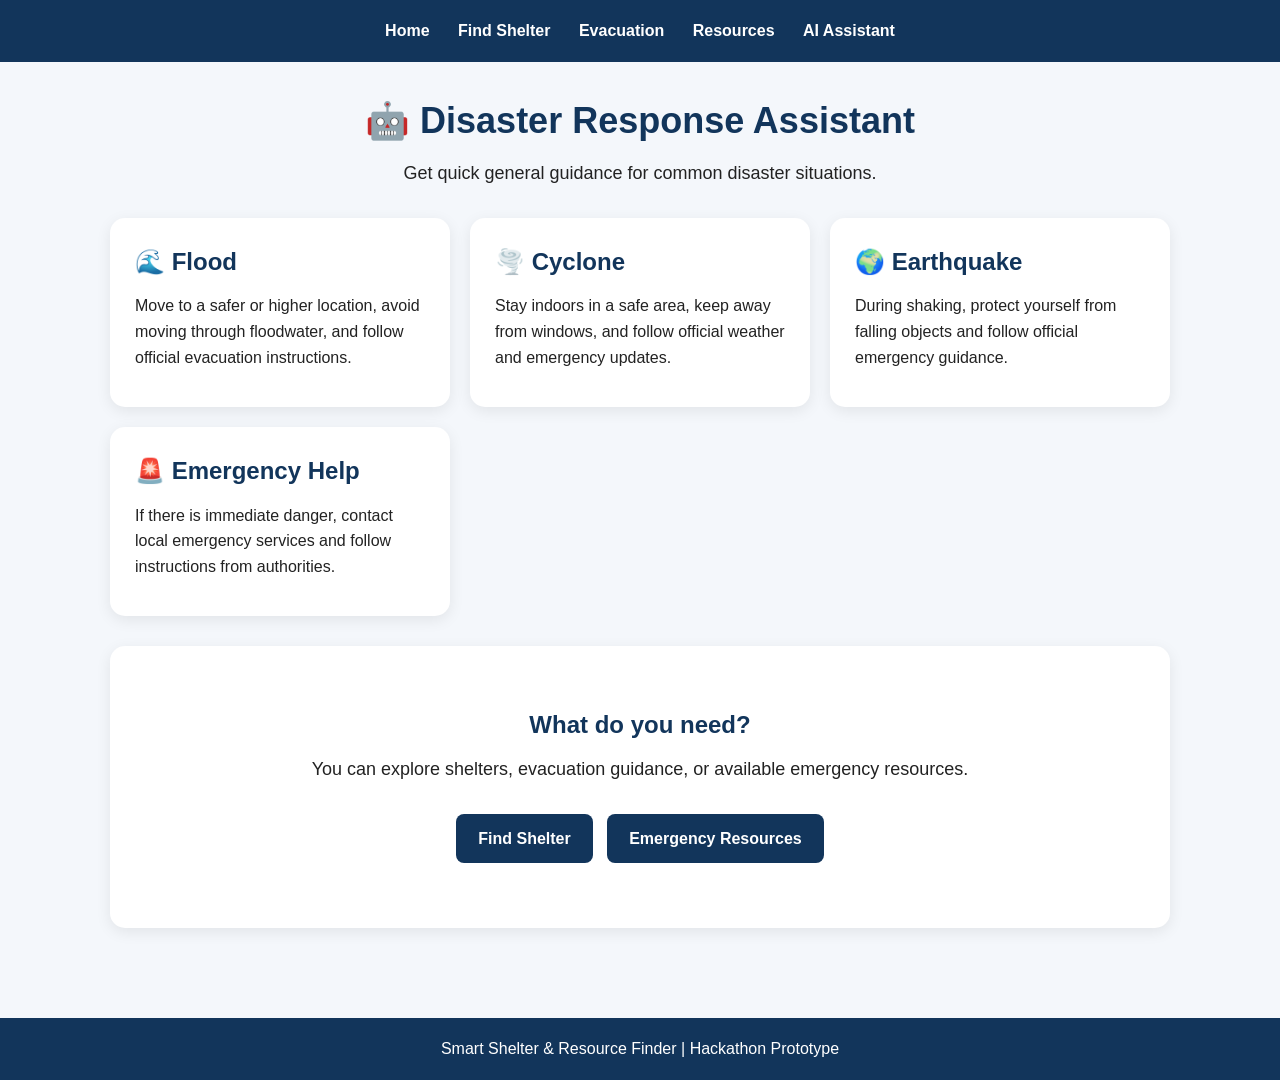
==== assistant.html @ 552c0c10 "Create assistant.html" ====
<!DOCTYPE html>
<html lang="en">

<head>
    <meta charset="UTF-8">
    <meta name="viewport" content="width=device-width, initial-scale=1.0">

    <title>AI Assistant | Smart Shelter</title>

    <link rel="stylesheet" href="style.css">
</head>

<body>

    <!-- Navigation -->
    <nav>
        <a href="index.html">Home</a>
        <a href="shelters.html">Find Shelter</a>
        <a href="evacuation.html">Evacuation</a>
        <a href="resources.html">Resources</a>
        <a href="assistant.html">AI Assistant</a>
    </nav>


    <main>

        <section class="page-header">

            <h1>🤖 Disaster Response Assistant</h1>

            <p>
                Get quick general guidance for common
                disaster situations.
            </p>

        </section>


        <!-- Questions -->
        <section class="cards">

            <div class="card">

                <h2>🌊 Flood</h2>

                <p>
                    Move to a safer or higher location,
                    avoid moving through floodwater,
                    and follow official evacuation instructions.
                </p>

            </div>


            <div class="card">

                <h2>🌪️ Cyclone</h2>

                <p>
                    Stay indoors in a safe area,
                    keep away from windows, and follow
                    official weather and emergency updates.
                </p>

            </div>


            <div class="card">

                <h2>🌍 Earthquake</h2>

                <p>
                    During shaking, protect yourself from
                    falling objects and follow official
                    emergency guidance.
                </p>

            </div>


            <div class="card">

                <h2>🚨 Emergency Help</h2>

                <p>
                    If there is immediate danger, contact
                    local emergency services and follow
                    instructions from authorities.
                </p>

            </div>

        </section>


        <section class="hero">

            <h2>What do you need?</h2>

            <p>
                You can explore shelters, evacuation guidance,
                or available emergency resources.
            </p>

            <a class="btn" href="shelters.html">
                Find Shelter
            </a>

            <a class="btn" href="resources.html">
                Emergency Resources
            </a>

        </section>

    </main>


    <footer>

        <p>
            Smart Shelter & Resource Finder
            | Hackathon Prototype
        </p>

    </footer>

</body>

</html>
---- style.css ----
* {
    margin: 0;
    padding: 0;
    box-sizing: border-box;
}

body {
    font-family: Arial, sans-serif;
    background: #f4f7fb;
    color: #222;
    line-height: 1.6;
}

/* Navigation */
nav {
    background: #12355b;
    padding: 18px;
    text-align: center;
}

nav a {
    color: white;
    text-decoration: none;
    margin: 0 12px;
    font-weight: bold;
}

nav a:hover {
    text-decoration: underline;
}

/* Main area */
main {
    max-width: 1100px;
    margin: auto;
    padding: 30px 20px;
}

/* Home / Hero section */
.hero {
    text-align: center;
    background: white;
    padding: 60px 25px;
    border-radius: 15px;
    margin-bottom: 30px;
    box-shadow: 0 4px 15px rgba(0, 0, 0, 0.08);
}

.hero h1 {
    font-size: 42px;
    margin-bottom: 15px;
    color: #12355b;
}

.hero h2 {
    color: #12355b;
    margin-bottom: 10px;
}

.hero p {
    max-width: 700px;
    margin: 0 auto 25px;
    font-size: 18px;
}

/* Page heading */
.page-header {
    text-align: center;
    margin-bottom: 30px;
}

.page-header h1 {
    font-size: 36px;
    color: #12355b;
    margin-bottom: 10px;
}

.page-header p {
    font-size: 18px;
}

/* Cards */
.cards {
    display: grid;
    grid-template-columns: repeat(3, 1fr);
    gap: 20px;
    margin-bottom: 30px;
}

.card {
    background: white;
    padding: 25px;
    border-radius: 15px;
    box-shadow: 0 4px 15px rgba(0, 0, 0, 0.08);
}

.card h2 {
    color: #12355b;
    margin-bottom: 12px;
}

.card p {
    margin-bottom: 12px;
}

.card a {
    color: #12355b;
    font-weight: bold;
    text-decoration: none;
}

.card a:hover {
    text-decoration: underline;
}

/* Buttons */
.btn {
    display: inline-block;
    background: #12355b;
    color: white;
    padding: 12px 22px;
    border-radius: 8px;
    text-decoration: none;
    font-weight: bold;
    margin: 5px;
}

.btn:hover {
    background: #1d568c;
}

/* Footer */
footer {
    background: #12355b;
    color: white;
    text-align: center;
    padding: 18px;
    margin-top: 30px;
}

/* Mobile */
@media (max-width: 700px) {

    nav a {
        display: inline-block;
        margin: 6px;
    }

    .cards {
        grid-template-columns: 1fr;
    }

    .hero h1 {
        font-size: 30px;
    }

    .page-header h1 {
        font-size: 28px;
    }
}
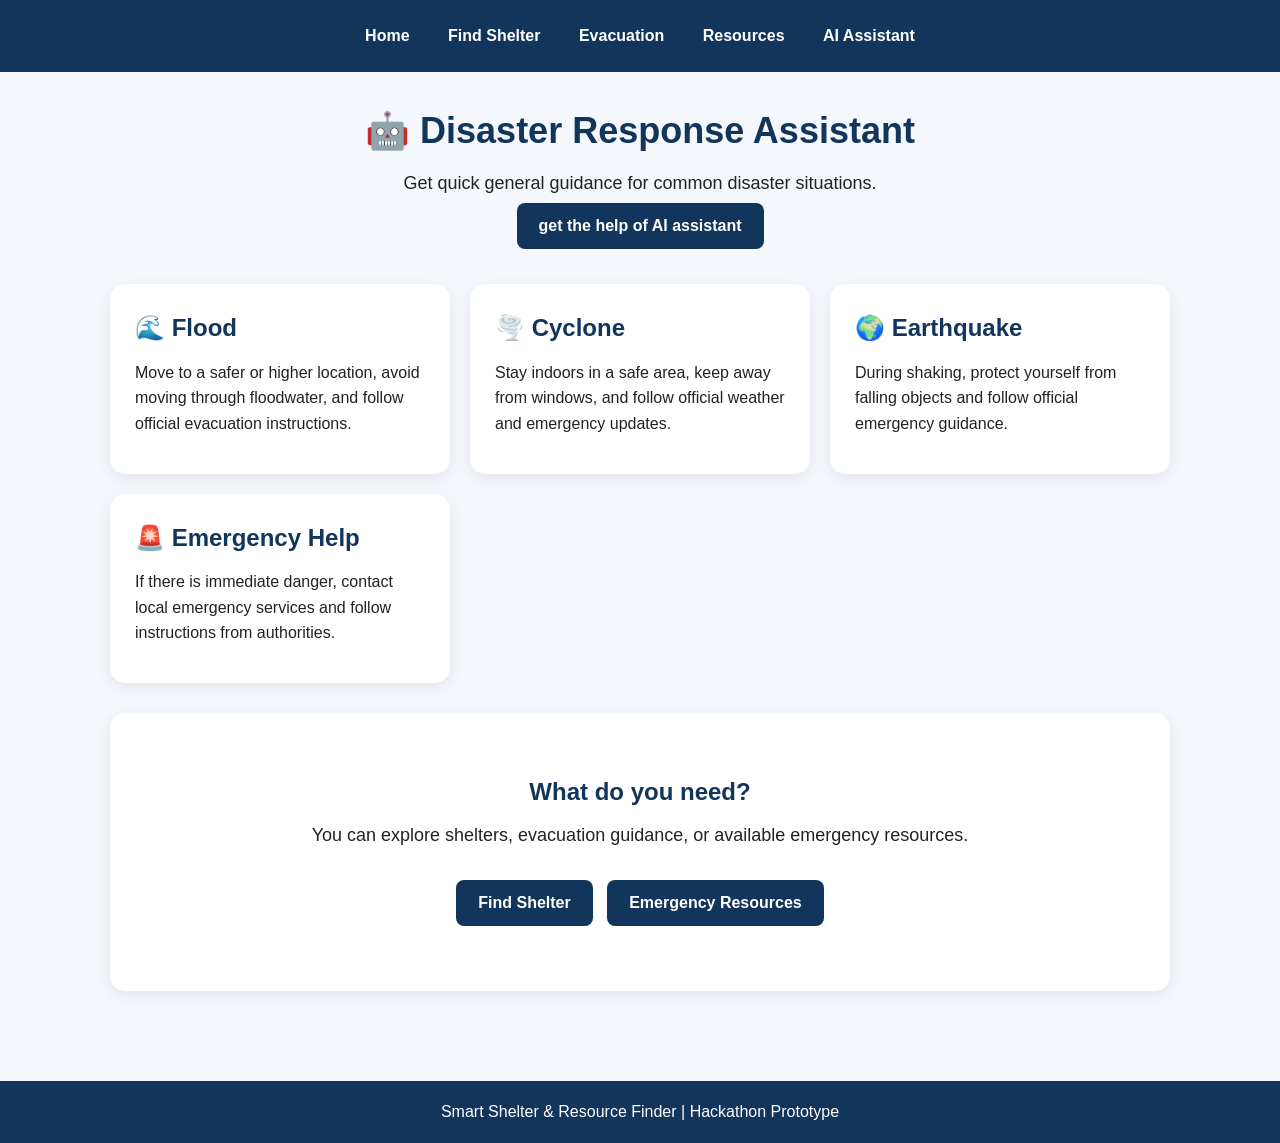
==== commit 171f0647: "Update assistant.html" ====
--- a/assistant.html
+++ b/assistant.html
@@ -32,6 +32,9 @@
                 Get quick general guidance for common
                 disaster situations.
             </p>
+            <a class="btn" href="assistant.html">
+                get the help of AI assistant 
+            </a>
 
         </section>
 
--- a/style.css
+++ b/style.css
@@ -19,10 +19,12 @@
 }
 
 nav a {
-    color: white;
+    color: #ffffff;
     text-decoration: none;
     margin: 0 12px;
     font-weight: bold;
+    display: inline-block;
+    padding: 5px;
 }
 
 nav a:hover {
@@ -117,12 +119,15 @@
 .btn {
     display: inline-block;
     background: #12355b;
-    color: white;
+    color: #ffffff;
     padding: 12px 22px;
     border-radius: 8px;
     text-decoration: none;
     font-weight: bold;
     margin: 5px;
+    font-size: 16px;
+    line-height: 1.4;
+    white-space: normal;
 }
 
 .btn:hover {
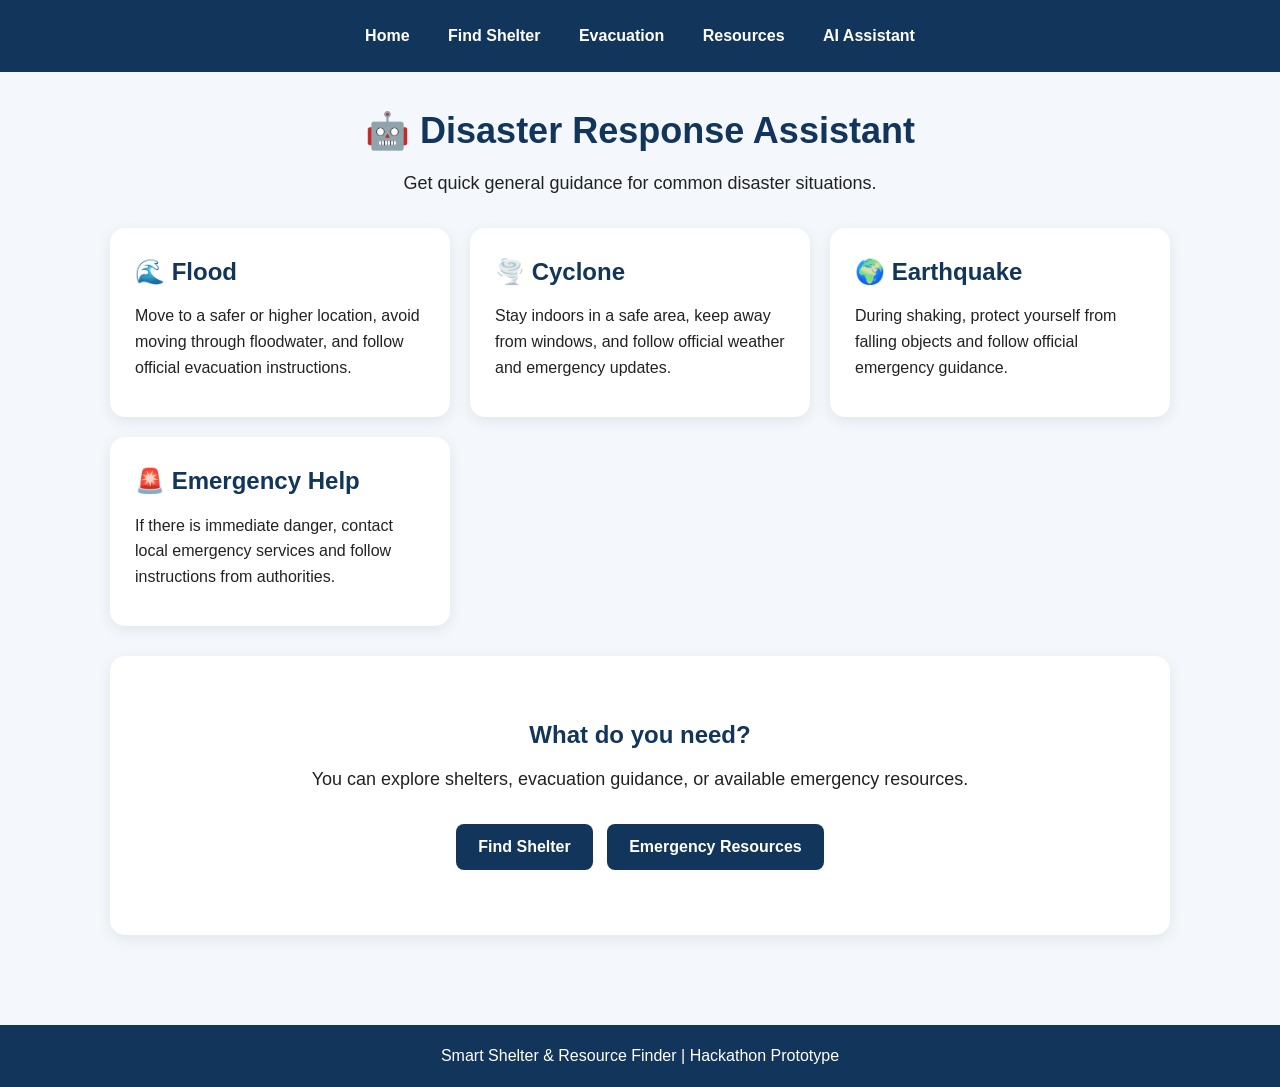
==== commit cc70b41a: "Update assistant.html" ====
--- a/assistant.html
+++ b/assistant.html
@@ -32,9 +32,7 @@
                 Get quick general guidance for common
                 disaster situations.
             </p>
-            <a class="btn" href="assistant.html">
-                get the help of AI assistant 
-            </a>
+            
 
         </section>
 
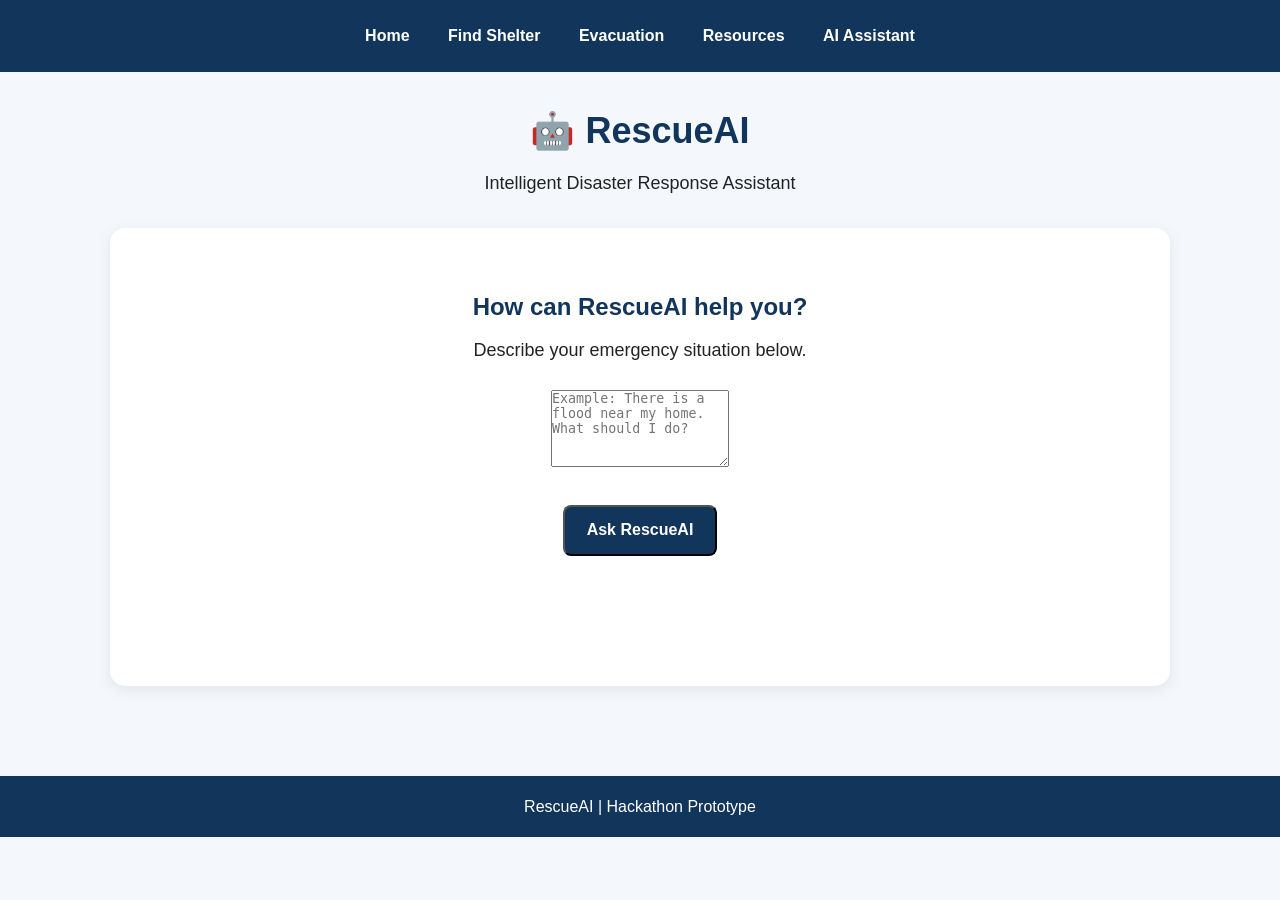
==== commit 927ebb4a: "Update assistant.html" ====
--- a/assistant.html
+++ b/assistant.html
@@ -1,18 +1,17 @@
-<!DOCTYPE html>
+  <!DOCTYPE html>
 <html lang="en">
 
 <head>
     <meta charset="UTF-8">
     <meta name="viewport" content="width=device-width, initial-scale=1.0">
 
-    <title>AI Assistant | Smart Shelter</title>
+    <title>AI Assistant | RescueAI</title>
 
     <link rel="stylesheet" href="style.css">
 </head>
 
 <body>
 
-    <!-- Navigation -->
     <nav>
         <a href="index.html">Home</a>
         <a href="shelters.html">Find Shelter</a>
@@ -21,110 +20,99 @@
         <a href="assistant.html">AI Assistant</a>
     </nav>
 
-
     <main>
 
         <section class="page-header">
 
-            <h1>🤖 Disaster Response Assistant</h1>
+            <h1>🤖 RescueAI</h1>
 
             <p>
-                Get quick general guidance for common
-                disaster situations.
+                Intelligent Disaster Response Assistant
             </p>
-            
 
         </section>
 
-
-        <!-- Questions -->
-        <section class="cards">
-
-            <div class="card">
-
-                <h2>🌊 Flood</h2>
-
-                <p>
-                    Move to a safer or higher location,
-                    avoid moving through floodwater,
-                    and follow official evacuation instructions.
-                </p>
-
-            </div>
-
-
-            <div class="card">
-
-                <h2>🌪️ Cyclone</h2>
-
-                <p>
-                    Stay indoors in a safe area,
-                    keep away from windows, and follow
-                    official weather and emergency updates.
-                </p>
-
-            </div>
-
-
-            <div class="card">
-
-                <h2>🌍 Earthquake</h2>
-
-                <p>
-                    During shaking, protect yourself from
-                    falling objects and follow official
-                    emergency guidance.
-                </p>
-
-            </div>
-
-
-            <div class="card">
-
-                <h2>🚨 Emergency Help</h2>
-
-                <p>
-                    If there is immediate danger, contact
-                    local emergency services and follow
-                    instructions from authorities.
-                </p>
-
-            </div>
-
-        </section>
-
-
         <section class="hero">
 
-            <h2>What do you need?</h2>
+            <h2>How can RescueAI help you?</h2>
 
             <p>
-                You can explore shelters, evacuation guidance,
-                or available emergency resources.
+                Describe your emergency situation below.
             </p>
 
-            <a class="btn" href="shelters.html">
-                Find Shelter
-            </a>
+            <textarea id="message"
+                placeholder="Example: There is a flood near my home. What should I do?"
+                rows="5"></textarea>
 
-            <a class="btn" href="resources.html">
-                Emergency Resources
-            </a>
+            <br><br>
+
+            <button class="btn" onclick="askRescueAI()">
+                Ask RescueAI
+            </button>
+
+            <div id="response"
+                style="margin-top: 25px; padding: 20px;">
+            </div>
 
         </section>
 
     </main>
 
-
     <footer>
 
         <p>
-            Smart Shelter & Resource Finder
-            | Hackathon Prototype
+            RescueAI | Hackathon Prototype
         </p>
 
     </footer>
 
+
+    <script>
+
+        async function askRescueAI() {
+
+            const message = document.getElementById("message").value;
+            const responseBox = document.getElementById("response");
+
+            if (!message.trim()) {
+                responseBox.innerText = "Please describe your situation.";
+                return;
+            }
+
+            responseBox.innerText = "🤖 RescueAI is thinking...";
+
+            try {
+
+                const response = await fetch("http://127.0.0.1:5000/ask", {
+
+                    method: "POST",
+
+                    headers: {
+                        "Content-Type": "application/json"
+                    },
+
+                    body: JSON.stringify({
+                        message: message
+                    })
+
+                });
+
+                const data = await response.json();
+
+                responseBox.innerText = data.reply || data.error;
+
+            } catch (error) {
+
+                responseBox.innerText =
+                    "Unable to connect to RescueAI backend. Please make sure the Flask server is running.";
+
+            }
+
+        }
+
+    </script>
+
 </body>
 
-</html>
+</html>         
+
--- a/style.css
+++ b/style.css
@@ -104,11 +104,18 @@
 .card p {
     margin-bottom: 12px;
 }
-
 .card a {
-    color: #12355b;
+    display: inline-block;
+    color: white;
+    background: #12355b;
+    padding: 10px 14px;
+    border-radius: 8px;
     font-weight: bold;
     text-decoration: none;
+    margin-top: 10px;
+    font-size: 14px;
+    max-width: 100%;
+    text-align: center;
 }
 
 .card a:hover {
@@ -119,7 +126,7 @@
 .btn {
     display: inline-block;
     background: #12355b;
-    color: #ffffff;
+    color: white;
     padding: 12px 22px;
     border-radius: 8px;
     text-decoration: none;
@@ -163,3 +170,21 @@
         font-size: 28px;
     }
 }
+.card-button {
+    display: block;
+    width: 100%;
+    padding: 12px 8px;
+    margin-top: 15px;
+    background: #12355b;
+    color: white !important;
+    text-decoration: none !important;
+    text-align: center;
+    border-radius: 8px;
+    font-weight: bold;
+    font-size: 14px;
+    box-sizing: border-box;
+}
+
+.card-button:hover {
+    background: #1d568c;
+}
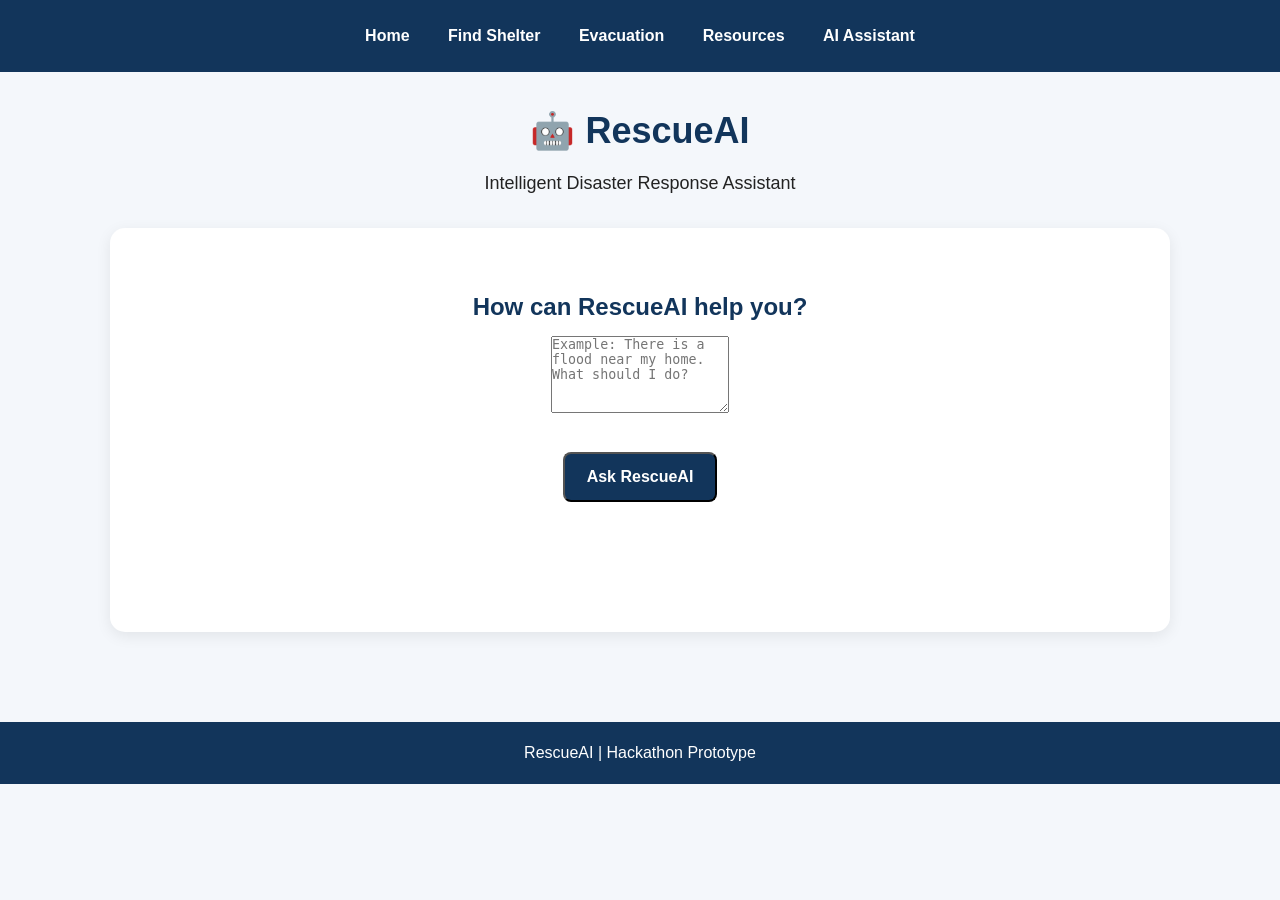
==== commit c8555da1: "Make RescueAI work on live website" ====
--- a/assistant.html
+++ b/assistant.html
@@ -1,118 +1,119 @@
-  <!DOCTYPE html>
+<!DOCTYPE html>
 <html lang="en">
 
 <head>
     <meta charset="UTF-8">
     <meta name="viewport" content="width=device-width, initial-scale=1.0">
-
-    <title>AI Assistant | RescueAI</title>
-
+    <title>RescueAI | AI Assistant</title>
     <link rel="stylesheet" href="style.css">
 </head>
 
 <body>
 
-    <nav>
-        <a href="index.html">Home</a>
-        <a href="shelters.html">Find Shelter</a>
-        <a href="evacuation.html">Evacuation</a>
-        <a href="resources.html">Resources</a>
-        <a href="assistant.html">AI Assistant</a>
-    </nav>
+<nav>
+    <a href="index.html">Home</a>
+    <a href="shelters.html">Find Shelter</a>
+    <a href="evacuation.html">Evacuation</a>
+    <a href="resources.html">Resources</a>
+    <a href="assistant.html">AI Assistant</a>
+</nav>
 
-    <main>
+<main>
 
-        <section class="page-header">
+<section class="page-header">
+    <h1>🤖 RescueAI</h1>
+    <p>Intelligent Disaster Response Assistant</p>
+</section>
 
-            <h1>🤖 RescueAI</h1>
+<section class="hero">
 
-            <p>
-                Intelligent Disaster Response Assistant
-            </p>
+    <h2>How can RescueAI help you?</h2>
 
-        </section>
+    <textarea id="message"
+        rows="5"
+        placeholder="Example: There is a flood near my home. What should I do?"></textarea>
 
-        <section class="hero">
+    <br><br>
 
-            <h2>How can RescueAI help you?</h2>
+    <button class="btn" onclick="askRescueAI()">
+        Ask RescueAI
+    </button>
 
-            <p>
-                Describe your emergency situation below.
-            </p>
+    <div id="response" style="margin-top:25px; padding:20px;"></div>
 
-            <textarea id="message"
-                placeholder="Example: There is a flood near my home. What should I do?"
-                rows="5"></textarea>
+</section>
 
-            <br><br>
+</main>
 
-            <button class="btn" onclick="askRescueAI()">
-                Ask RescueAI
-            </button>
-
-            <div id="response"
-                style="margin-top: 25px; padding: 20px;">
-            </div>
-
-        </section>
-
-    </main>
-
-    <footer>
-
-        <p>
-            RescueAI | Hackathon Prototype
-        </p>
-
-    </footer>
+<footer>
+    <p>RescueAI | Hackathon Prototype</p>
+</footer>
 
 
-    <script>
+<script>
 
-        async function askRescueAI() {
+function askRescueAI() {
 
-            const message = document.getElementById("message").value;
-            const responseBox = document.getElementById("response");
+    const input = document.getElementById("message").value.toLowerCase();
+    const response = document.getElementById("response");
 
-            if (!message.trim()) {
-                responseBox.innerText = "Please describe your situation.";
-                return;
-            }
+    if (!input.trim()) {
+        response.innerText = "Please describe your emergency situation.";
+        return;
+    }
 
-            responseBox.innerText = "🤖 RescueAI is thinking...";
+    if (input.includes("flood")) {
 
-            try {
+        response.innerText =
+        "🌊 RESCUEAI: Move to higher ground immediately. " +
+        "Do not walk or drive through floodwater. " +
+        "Stay away from electrical wires and follow official evacuation instructions.";
 
-                const response = await fetch("http://127.0.0.1:5000/ask", {
+    }
 
-                    method: "POST",
+    else if (input.includes("earthquake")) {
 
-                    headers: {
-                        "Content-Type": "application/json"
-                    },
+        response.innerText =
+        "🌍 RESCUEAI: Drop, cover, and hold on during shaking. " +
+        "Stay away from windows and heavy objects. " +
+        "When the shaking stops, move to a safe open area if possible.";
 
-                    body: JSON.stringify({
-                        message: message
-                    })
+    }
 
-                });
+    else if (input.includes("fire")) {
 
-                const data = await response.json();
+        response.innerText =
+        "🔥 RESCUEAI: Leave the building using the safest exit. " +
+        "Do not use elevators. Stay away from smoke and contact emergency services if you are in danger.";
 
-                responseBox.innerText = data.reply || data.error;
+    }
 
-            } catch (error) {
+    else if (input.includes("cyclone")) {
 
-                responseBox.innerText =
-                    "Unable to connect to RescueAI backend. Please make sure the Flask server is running.";
+        response.innerText =
+        "🌪️ RESCUEAI: Stay indoors and away from windows. " +
+        "Follow official evacuation instructions and keep emergency supplies, water, and communication devices ready.";
 
-            }
+    }
 
-        }
+    else if (input.includes("landslide")) {
 
-    </script>
+        response.innerText =
+        "⛰️ RESCUEAI: Move away from the landslide area and unstable slopes. " +
+        "Do not approach debris. Follow evacuation instructions from local authorities.";
+
+    }
+
+    else {
+
+        response.innerText =
+        "🤖 RESCUEAI: Please tell me what disaster you are facing, such as a flood, earthquake, fire, cyclone, or landslide. I will provide basic safety guidance.";
+
+    }
+
+}
+
+</script>
 
 </body>
-
-</html>         
-
+</html>
